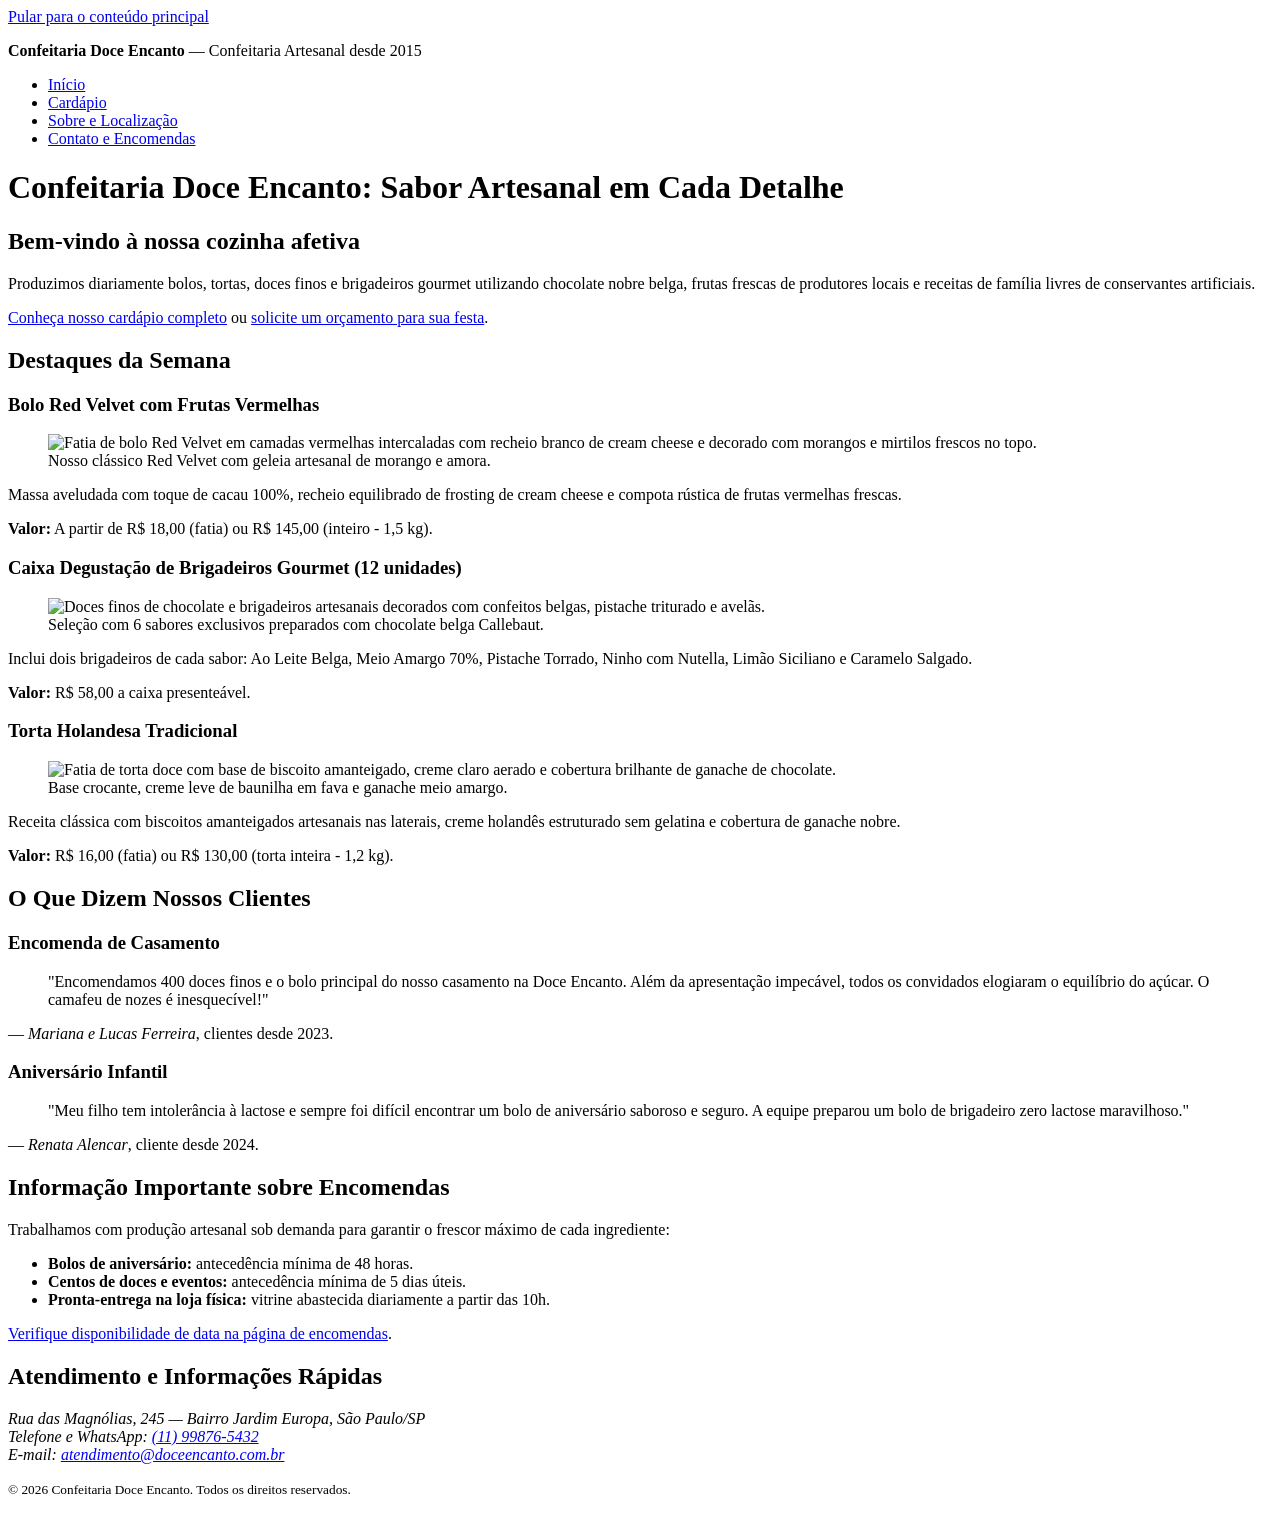
==== index.html @ 537f81db "first commit" ====
<!DOCTYPE html>
<html lang="pt-BR">

<head>
    <meta charset="UTF-8">
    <meta name="viewport" content="width=device-width, initial-scale=1.0">
    <meta name="description"
        content="Confeitaria Doce Encanto: doces artesanais, bolos festivos e brigadeiros gourmet feitos com ingredientes selecionados.">
    <title>Início | Confeitaria Doce Encanto</title>
</head>

<body>
    <a href="#conteudo-principal">Pular para o conteúdo principal</a>

    <header>
        <p><strong>Confeitaria Doce Encanto</strong> — Confeitaria Artesanal desde 2015</p>
        <nav aria-label="Navegação principal">
            <ul>
                <li><a href="index.html" aria-current="page">Início</a></li>
                <li><a href="cardapio.html">Cardápio</a></li>
                <li><a href="sobre.html">Sobre e Localização</a></li>
                <li><a href="contato.html">Contato e Encomendas</a></li>
            </ul>
        </nav>
    </header>

    <main id="conteudo-principal">
        <h1>Confeitaria Doce Encanto: Sabor Artesanal em Cada Detalhe</h1>

        <section aria-labelledby="titulo-apresentacao">
            <h2 id="titulo-apresentacao">Bem-vindo à nossa cozinha afetiva</h2>
            <p>Produzimos diariamente bolos, tortas, doces finos e brigadeiros gourmet utilizando chocolate nobre belga,
                frutas frescas de produtores locais e receitas de família livres de conservantes artificiais.</p>
            <p><a href="cardapio.html">Conheça nosso cardápio completo</a> ou <a href="contato.html">solicite um
                    orçamento para sua festa</a>.</p>
        </section>

        <section aria-labelledby="titulo-destaques">
            <h2 id="titulo-destaques">Destaques da Semana</h2>

            <article>
                <h3>Bolo Red Velvet com Frutas Vermelhas</h3>
                <figure>
                    <img src="https://images.unsplash.com/photo-1586788680434-30d324b2d46f?auto=format&fit=crop&w=600&q=80"
                        alt="Fatia de bolo Red Velvet em camadas vermelhas intercaladas com recheio branco de cream cheese e decorado com morangos e mirtilos frescos no topo."
                        width="400" height="280">
                    <figcaption>Nosso clássico Red Velvet com geleia artesanal de morango e amora.</figcaption>
                </figure>
                <p>Massa aveludada com toque de cacau 100%, recheio equilibrado de frosting de cream cheese e compota
                    rústica de frutas vermelhas frescas.</p>
                <p><strong>Valor:</strong> A partir de R$ 18,00 (fatia) ou R$ 145,00 (inteiro - 1,5 kg).</p>
            </article>

            <article>
                <h3>Caixa Degustação de Brigadeiros Gourmet (12 unidades)</h3>
                <figure>
                    <img src="https://images.unsplash.com/photo-1578985545062-69928b1d9587?auto=format&fit=crop&w=600&q=80"
                        alt="Doces finos de chocolate e brigadeiros artesanais decorados com confeitos belgas, pistache triturado e avelãs."
                        width="400" height="280">
                    <figcaption>Seleção com 6 sabores exclusivos preparados com chocolate belga Callebaut.</figcaption>
                </figure>
                <p>Inclui dois brigadeiros de cada sabor: Ao Leite Belga, Meio Amargo 70%, Pistache Torrado, Ninho com
                    Nutella, Limão Siciliano e Caramelo Salgado.</p>
                <p><strong>Valor:</strong> R$ 58,00 a caixa presenteável.</p>
            </article>

            <article>
                <h3>Torta Holandesa Tradicional</h3>
                <figure>
                    <img src="https://images.unsplash.com/photo-1565958011703-44f9829ba187?auto=format&fit=crop&w=600&q=80"
                        alt="Fatia de torta doce com base de biscoito amanteigado, creme claro aerado e cobertura brilhante de ganache de chocolate."
                        width="400" height="280">
                    <figcaption>Base crocante, creme leve de baunilha em fava e ganache meio amargo.</figcaption>
                </figure>
                <p>Receita clássica com biscoitos amanteigados artesanais nas laterais, creme holandês estruturado sem
                    gelatina e cobertura de ganache nobre.</p>
                <p><strong>Valor:</strong> R$ 16,00 (fatia) ou R$ 130,00 (torta inteira - 1,2 kg).</p>
            </article>
        </section>

        <section aria-labelledby="titulo-depoimentos">
            <h2 id="titulo-depoimentos">O Que Dizem Nossos Clientes</h2>

            <article>
                <h3>Encomenda de Casamento</h3>
                <blockquote>
                    <p>"Encomendamos 400 doces finos e o bolo principal do nosso casamento na Doce Encanto. Além da
                        apresentação impecável, todos os convidados elogiaram o equilíbrio do açúcar. O camafeu de nozes
                        é inesquecível!"</p>
                </blockquote>
                <p>— <cite>Mariana e Lucas Ferreira</cite>, clientes desde 2023.</p>
            </article>

            <article>
                <h3>Aniversário Infantil</h3>
                <blockquote>
                    <p>"Meu filho tem intolerância à lactose e sempre foi difícil encontrar um bolo de aniversário
                        saboroso e seguro. A equipe preparou um bolo de brigadeiro zero lactose maravilhoso."</p>
                </blockquote>
                <p>— <cite>Renata Alencar</cite>, cliente desde 2024.</p>
            </article>
        </section>

        <aside aria-labelledby="titulo-aviso-encomendas">
            <h2 id="titulo-aviso-encomendas">Informação Importante sobre Encomendas</h2>
            <p>Trabalhamos com produção artesanal sob demanda para garantir o frescor máximo de cada ingrediente:</p>
            <ul>
                <li><strong>Bolos de aniversário:</strong> antecedência mínima de 48 horas.</li>
                <li><strong>Centos de doces e eventos:</strong> antecedência mínima de 5 dias úteis.</li>
                <li><strong>Pronta-entrega na loja física:</strong> vitrine abastecida diariamente a partir das 10h.
                </li>
            </ul>
            <p><a href="contato.html">Verifique disponibilidade de data na página de encomendas</a>.</p>
        </aside>
    </main>

    <footer>
        <h2>Atendimento e Informações Rápidas</h2>
        <address>
            Rua das Magnólias, 245 — Bairro Jardim Europa, São Paulo/SP<br>
            Telefone e WhatsApp: <a href="tel:+5511998765432">(11) 99876-5432</a><br>
            E-mail: <a href="mailto:atendimento@doceencanto.com.br">atendimento@doceencanto.com.br</a>
        </address>
        <p><small>&copy; 2026 Confeitaria Doce Encanto. Todos os direitos reservados.</small></p>
    </footer>
</body>

</html>
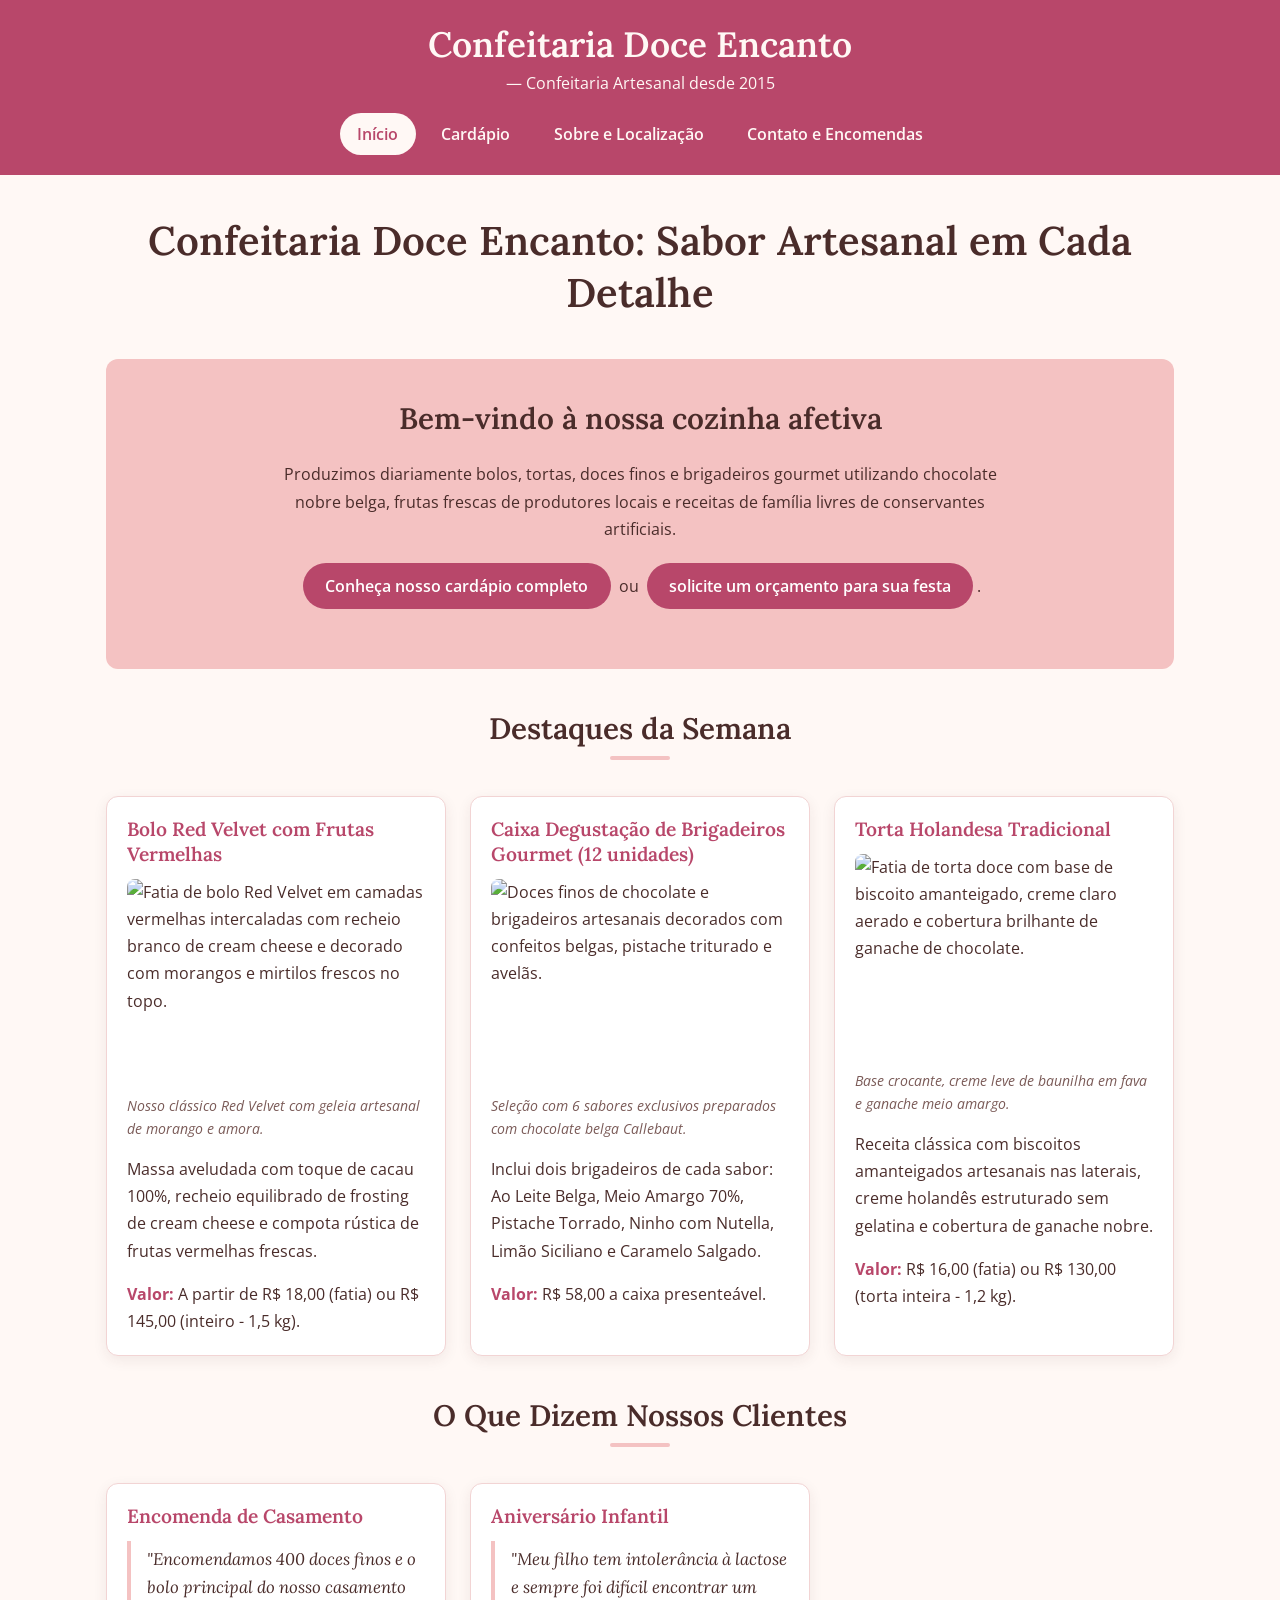
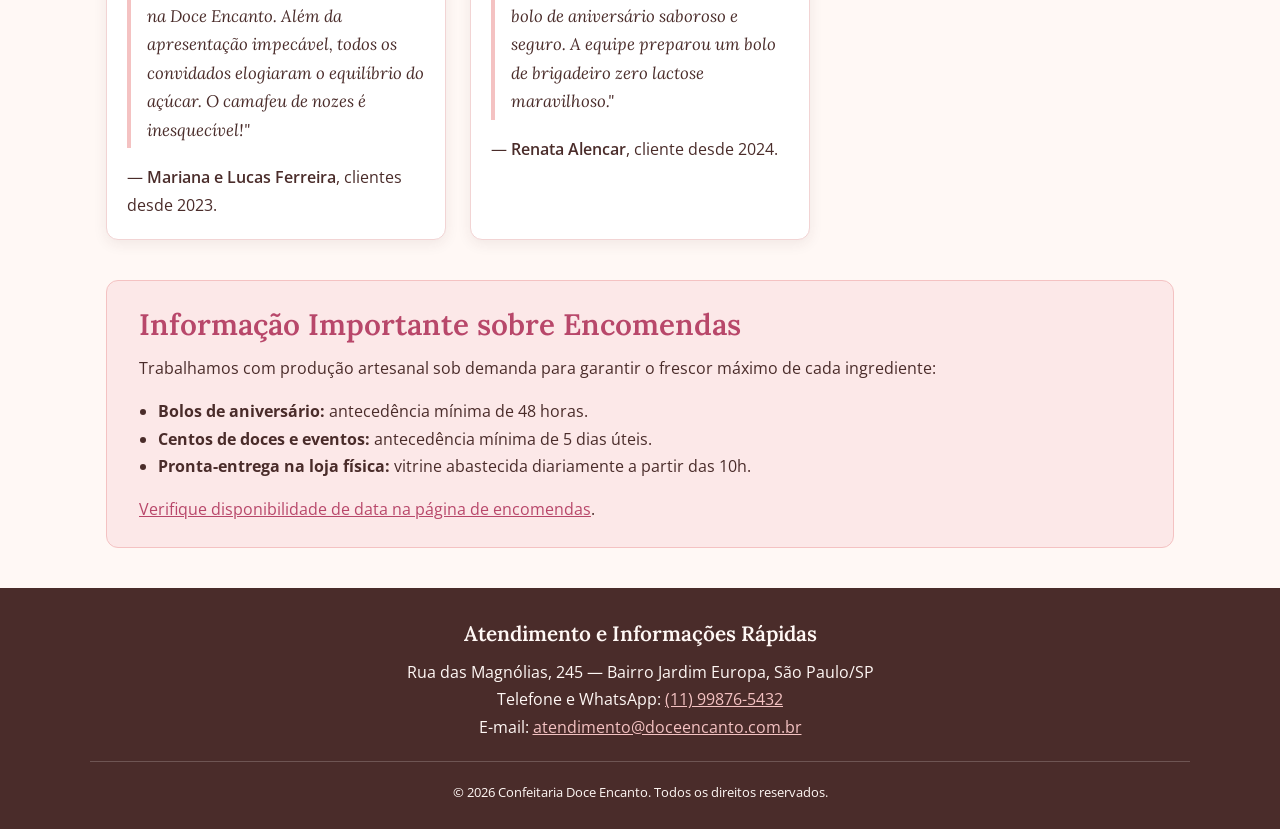
==== commit 559a5c41: "Adiciona frontend com css/style.css e liga a folha de estilos às páginas" ====
--- a/index.html
+++ b/index.html
@@ -7,6 +7,7 @@
     <meta name="description"
         content="Confeitaria Doce Encanto: doces artesanais, bolos festivos e brigadeiros gourmet feitos com ingredientes selecionados.">
     <title>Início | Confeitaria Doce Encanto</title>
+    <link rel="stylesheet" href="css/style.css">
 </head>
 
 <body>
--- a/css/style.css
+++ b/css/style.css
@@ -0,0 +1,559 @@
+@import url("https://fonts.googleapis.com/css2?family=Lora:ital,wght@0,600;1,400&family=Open+Sans:wght@400;600&display=swap");
+
+/* ==========================================================================
+   Confeitaria Doce Encanto — folha de estilos única
+   Paleta A (Morango e creme) · Layout clássico centralizado
+   ========================================================================== */
+
+/* 1. TOKENS ---------------------------------------------------------------- */
+:root {
+    --cor-primaria: #B8476A;
+    --cor-primaria-escura: #963655;
+    --cor-rosa-claro: #F4C2C2;
+    --cor-rosa-suave: #FCE8E8;
+    --cor-creme: #FFF8F5;
+    --cor-branco: #FFFFFF;
+    --cor-texto: #4A2C2A;
+    --cor-texto-suave: #7A5A57;
+    --cor-borda: #F2D4D4;
+
+    --fonte-titulo: "Lora", Georgia, serif;
+    --fonte-texto: "Open Sans", Arial, sans-serif;
+
+    --raio-card: 12px;
+    --raio-campo: 8px;
+    --raio-pilula: 999px;
+    --sombra-card: 0 4px 14px rgba(74, 44, 42, 0.08);
+    --sombra-card-hover: 0 8px 22px rgba(74, 44, 42, 0.14);
+    --largura-max: 1100px;
+    --espaco: 1.5rem;
+}
+
+/* 2. BASE ------------------------------------------------------------------ */
+*,
+*::before,
+*::after {
+    box-sizing: border-box;
+}
+
+body {
+    margin: 0;
+    background: var(--cor-creme);
+    color: var(--cor-texto);
+    font-family: var(--fonte-texto);
+    font-weight: 400;
+    font-size: 1rem;
+    line-height: 1.7;
+}
+
+h1,
+h2,
+h3 {
+    font-family: var(--fonte-titulo);
+    font-weight: 600;
+    line-height: 1.3;
+    margin: 0 0 0.75rem;
+}
+
+h1 {
+    font-size: clamp(1.75rem, 4vw, 2.5rem);
+    text-align: center;
+    margin: 1.5rem 0 1rem;
+}
+
+h2 {
+    font-size: clamp(1.4rem, 3vw, 1.85rem);
+}
+
+h3 {
+    font-size: 1.2rem;
+}
+
+p {
+    margin: 0 0 1rem;
+}
+
+a {
+    color: var(--cor-primaria);
+}
+
+a:hover {
+    color: var(--cor-primaria-escura);
+}
+
+img {
+    max-width: 100%;
+    height: auto;
+}
+
+:focus-visible {
+    outline: 3px solid var(--cor-primaria);
+    outline-offset: 2px;
+}
+
+/* 3. LINK DE ACESSIBILIDADE ------------------------------------------------ */
+body > a:first-child {
+    position: absolute;
+    top: -100px;
+    left: 1rem;
+    z-index: 100;
+    background: var(--cor-branco);
+    color: var(--cor-primaria);
+    padding: 0.5rem 1rem;
+    border-radius: var(--raio-campo);
+    font-weight: 600;
+}
+
+body > a:first-child:focus {
+    top: 0.5rem;
+}
+
+/* 4. CABEÇALHO ------------------------------------------------------------- */
+header {
+    background: var(--cor-primaria);
+    color: var(--cor-creme);
+    text-align: center;
+    padding: 1.5rem 1rem 1.25rem;
+}
+
+header > p {
+    margin: 0 0 1rem;
+}
+
+header > p strong {
+    display: block;
+    font-family: var(--fonte-titulo);
+    font-weight: 600;
+    font-size: clamp(1.6rem, 4vw, 2.2rem);
+    line-height: 1.2;
+    margin-bottom: 0.25rem;
+}
+
+header nav ul {
+    list-style: none;
+    margin: 0;
+    padding: 0;
+    display: flex;
+    flex-wrap: wrap;
+    justify-content: center;
+    gap: 0.5rem;
+}
+
+header nav a {
+    display: inline-block;
+    padding: 0.45rem 1.1rem;
+    border-radius: var(--raio-pilula);
+    color: var(--cor-creme);
+    text-decoration: none;
+    font-weight: 600;
+    transition: background-color 0.2s;
+}
+
+header nav a:hover {
+    background: var(--cor-primaria-escura);
+    color: var(--cor-creme);
+}
+
+header nav a[aria-current="page"] {
+    background: var(--cor-creme);
+    color: var(--cor-primaria);
+}
+
+header :focus-visible {
+    outline-color: var(--cor-creme);
+}
+
+/* 5. ÁREA PRINCIPAL -------------------------------------------------------- */
+main {
+    max-width: var(--largura-max);
+    margin: 0 auto;
+    padding: 1rem 1rem 2.5rem;
+}
+
+main > section,
+main > aside {
+    margin-top: 2.5rem;
+}
+
+main > p {
+    text-align: center;
+    max-width: 720px;
+    margin-left: auto;
+    margin-right: auto;
+}
+
+main > section > h2 {
+    text-align: center;
+}
+
+main > section > h2::after {
+    content: "";
+    display: block;
+    width: 60px;
+    height: 4px;
+    margin: 0.5rem auto 0;
+    background: var(--cor-rosa-claro);
+    border-radius: var(--raio-pilula);
+}
+
+/* 6. BANNER DE BOAS-VINDAS ------------------------------------------------- */
+section[aria-labelledby="titulo-apresentacao"] {
+    background: var(--cor-rosa-claro);
+    border-radius: var(--raio-card);
+    padding: 2.5rem 1.5rem;
+    text-align: center;
+}
+
+section[aria-labelledby="titulo-apresentacao"] > p {
+    max-width: 720px;
+    margin-left: auto;
+    margin-right: auto;
+}
+
+section[aria-labelledby="titulo-apresentacao"] a {
+    display: inline-block;
+    margin: 0.25rem;
+    padding: 0.6rem 1.4rem;
+    border-radius: var(--raio-pilula);
+    background: var(--cor-primaria);
+    color: var(--cor-branco);
+    font-weight: 600;
+    text-decoration: none;
+    transition: background-color 0.2s;
+}
+
+section[aria-labelledby="titulo-apresentacao"] a:hover {
+    background: var(--cor-primaria-escura);
+    color: var(--cor-branco);
+}
+
+/* 7. GRADE DE CARDS -------------------------------------------------------- */
+main > section:has(> article) {
+    display: grid;
+    grid-template-columns: repeat(auto-fit, minmax(280px, 1fr));
+    gap: var(--espaco);
+}
+
+main > section:has(> article) > h2,
+main > section:has(> article) > p {
+    grid-column: 1 / -1;
+}
+
+/* 8. CARD ------------------------------------------------------------------ */
+article {
+    background: var(--cor-branco);
+    border: 1px solid var(--cor-borda);
+    border-radius: var(--raio-card);
+    box-shadow: var(--sombra-card);
+    padding: 1.25rem;
+    transition: transform 0.2s, box-shadow 0.2s;
+}
+
+article:hover {
+    transform: translateY(-3px);
+    box-shadow: var(--sombra-card-hover);
+}
+
+article h3 {
+    color: var(--cor-primaria);
+}
+
+article figure {
+    margin: 0 0 1rem;
+}
+
+article figure img {
+    display: block;
+    width: 100%;
+    height: auto;
+    aspect-ratio: 10 / 7;
+    object-fit: cover;
+    border-radius: var(--raio-campo);
+}
+
+figcaption,
+caption {
+    font-style: italic;
+    font-size: 0.85rem;
+    color: var(--cor-texto-suave);
+}
+
+figcaption {
+    margin-top: 0.4rem;
+}
+
+article strong {
+    color: var(--cor-primaria);
+}
+
+article ul {
+    margin: 0 0 1rem;
+    padding-left: 1.2rem;
+}
+
+article > :last-child {
+    margin-bottom: 0;
+}
+
+/* 9. DEPOIMENTOS ----------------------------------------------------------- */
+blockquote {
+    margin: 0 0 1rem;
+    padding: 0.25rem 0 0.25rem 1rem;
+    border-left: 4px solid var(--cor-rosa-claro);
+    font-family: var(--fonte-titulo);
+    font-style: italic;
+    font-size: 1.05rem;
+}
+
+blockquote p {
+    margin: 0;
+}
+
+cite {
+    font-weight: 600;
+    font-style: normal;
+}
+
+/* 10. CAIXA DE AVISO ------------------------------------------------------- */
+aside {
+    background: var(--cor-rosa-suave);
+    border: 1px solid var(--cor-rosa-claro);
+    border-radius: var(--raio-card);
+    padding: 1.5rem 2rem;
+}
+
+aside h2 {
+    color: var(--cor-primaria);
+}
+
+aside ul {
+    padding-left: 1.2rem;
+}
+
+aside > :last-child {
+    margin-bottom: 0;
+}
+
+/* 11. TABELA --------------------------------------------------------------- */
+table {
+    width: 100%;
+    border-collapse: separate;
+    border-spacing: 0;
+    background: var(--cor-branco);
+    border: 1px solid var(--cor-borda);
+    border-radius: var(--raio-card);
+    overflow: hidden;
+    box-shadow: var(--sombra-card);
+}
+
+caption {
+    caption-side: top;
+    text-align: center;
+    font-size: 0.9rem;
+    padding-bottom: 0.6rem;
+}
+
+th,
+td {
+    padding: 0.75rem 1rem;
+    text-align: left;
+}
+
+thead th {
+    background: var(--cor-primaria);
+    color: var(--cor-branco);
+}
+
+tbody tr:nth-child(even) {
+    background: var(--cor-creme);
+}
+
+tbody th {
+    color: var(--cor-primaria);
+}
+
+/* 12. LISTA DE HORÁRIOS ---------------------------------------------------- */
+dl {
+    margin: 0;
+}
+
+dt {
+    font-weight: 700;
+    margin-top: 0.75rem;
+}
+
+dt:first-child {
+    margin-top: 0;
+}
+
+dd {
+    margin: 0;
+    color: var(--cor-texto-suave);
+}
+
+address {
+    font-style: normal;
+}
+
+/* 13. FORMULÁRIO ----------------------------------------------------------- */
+form {
+    max-width: 760px;
+    margin: 0 auto;
+}
+
+fieldset {
+    background: var(--cor-branco);
+    border: 1px solid var(--cor-borda);
+    border-radius: var(--raio-card);
+    box-shadow: var(--sombra-card);
+    padding: 1.25rem 1.5rem;
+    margin: 0 0 var(--espaco);
+}
+
+legend {
+    background: var(--cor-primaria);
+    color: var(--cor-branco);
+    font-weight: 600;
+    padding: 0.3rem 1rem;
+    border-radius: var(--raio-pilula);
+}
+
+label {
+    font-weight: 600;
+}
+
+input[type="text"],
+input[type="email"],
+input[type="tel"],
+input[type="date"],
+input[type="number"],
+select,
+textarea {
+    width: 100%;
+    margin-top: 0.3rem;
+    padding: 0.6rem 0.8rem;
+    background: var(--cor-creme);
+    color: var(--cor-texto);
+    border: 1px solid var(--cor-borda);
+    border-radius: var(--raio-campo);
+    font-family: inherit;
+    font-size: 1rem;
+}
+
+textarea {
+    resize: vertical;
+}
+
+input:focus,
+select:focus,
+textarea:focus {
+    outline: none;
+    border-color: var(--cor-primaria);
+    box-shadow: 0 0 0 3px rgba(184, 71, 106, 0.25);
+}
+
+input[type="radio"],
+input[type="checkbox"] {
+    accent-color: var(--cor-primaria);
+}
+
+fieldset ul {
+    list-style: none;
+    padding: 0;
+    margin: 0 0 1rem;
+}
+
+label:has(+ input),
+input[type="radio"] + label,
+input[type="checkbox"] + label {
+    font-weight: 400;
+}
+
+button {
+    font-family: inherit;
+    font-size: 1rem;
+    font-weight: 600;
+    padding: 0.7rem 1.6rem;
+    border-radius: var(--raio-pilula);
+    border: 2px solid var(--cor-primaria);
+    cursor: pointer;
+    transition: background-color 0.2s, color 0.2s;
+}
+
+/* 14. BOTÕES --------------------------------------------------------------- */
+button[type="submit"] {
+    background: var(--cor-primaria);
+    color: var(--cor-branco);
+}
+
+button[type="submit"]:hover {
+    background: var(--cor-primaria-escura);
+    border-color: var(--cor-primaria-escura);
+}
+
+button[type="reset"] {
+    background: transparent;
+    color: var(--cor-primaria);
+}
+
+button[type="reset"]:hover {
+    background: var(--cor-rosa-suave);
+}
+
+/* 15. RODAPÉ --------------------------------------------------------------- */
+footer {
+    background: var(--cor-texto);
+    color: var(--cor-creme);
+    text-align: center;
+    padding: 2rem 1rem 1.5rem;
+}
+
+footer h2 {
+    font-size: 1.3rem;
+}
+
+footer a {
+    color: var(--cor-rosa-claro);
+}
+
+footer a:hover {
+    color: var(--cor-branco);
+}
+
+footer p {
+    margin: 1.25rem auto 0;
+    padding-top: 1rem;
+    max-width: var(--largura-max);
+    border-top: 1px solid rgba(255, 248, 245, 0.2);
+}
+
+/* 16. RESPONSIVO ----------------------------------------------------------- */
+@media (max-width: 600px) {
+    :root {
+        --espaco: 1rem;
+    }
+
+    header nav a {
+        padding: 0.35rem 0.8rem;
+        font-size: 0.9rem;
+    }
+
+    section[aria-labelledby="titulo-apresentacao"] {
+        padding: 1.5rem 1rem;
+    }
+
+    aside {
+        padding: 1.25rem 1rem;
+    }
+
+    th,
+    td {
+        padding: 0.5rem 0.6rem;
+        font-size: 0.85rem;
+    }
+
+    button {
+        width: 100%;
+        margin-bottom: 0.5rem;
+    }
+}
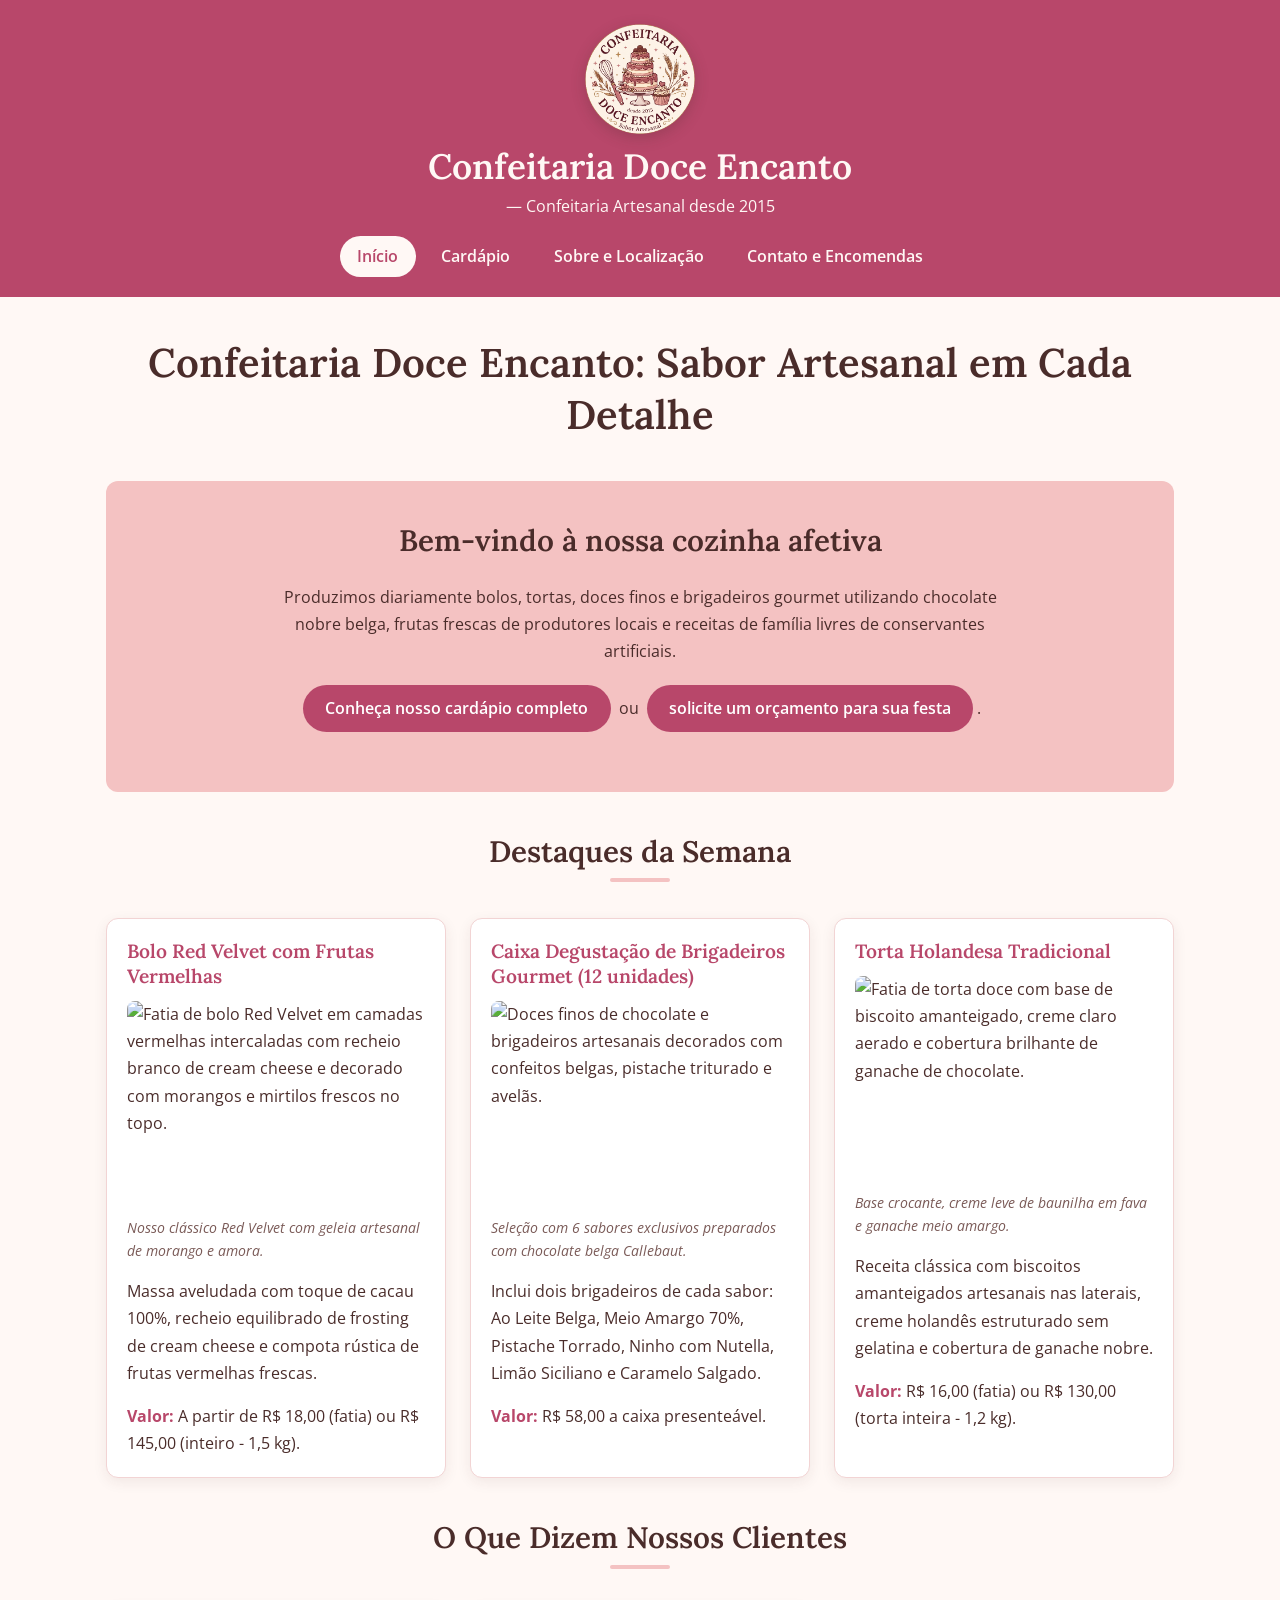
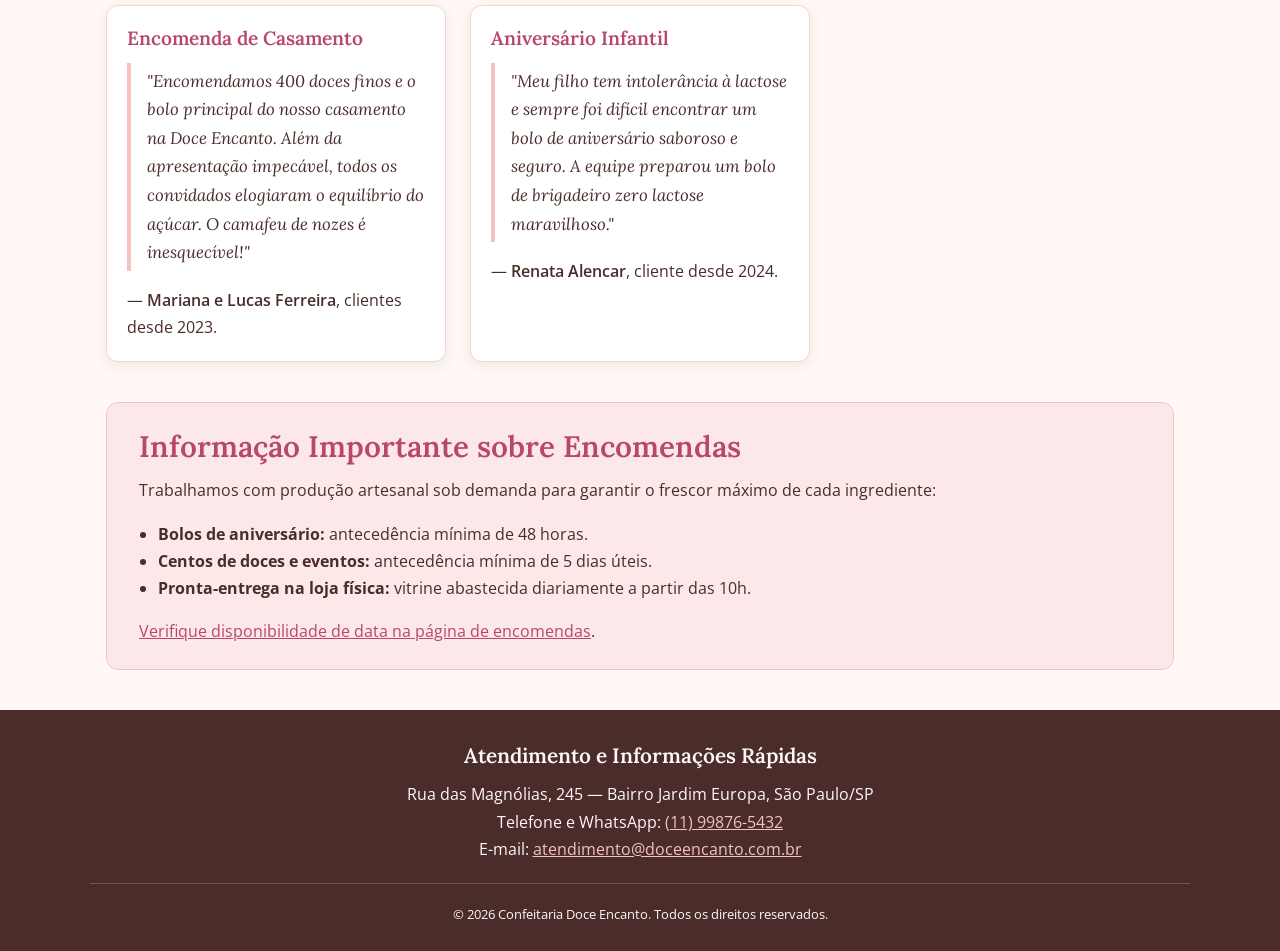
==== commit b0edd196: "Adiciona a logo da confeitaria ao cabeçalho de todas as páginas" ====
--- a/index.html
+++ b/index.html
@@ -14,7 +14,7 @@
     <a href="#conteudo-principal">Pular para o conteúdo principal</a>
 
     <header>
-        <p><strong>Confeitaria Doce Encanto</strong> — Confeitaria Artesanal desde 2015</p>
+        <p><img src="img/logo-doce-encanto.png" alt="Logo da Confeitaria Doce Encanto: bolo de três andares com batedor de claras e cupcake" width="386" height="387"><strong>Confeitaria Doce Encanto</strong> — Confeitaria Artesanal desde 2015</p>
         <nav aria-label="Navegação principal">
             <ul>
                 <li><a href="index.html" aria-current="page">Início</a></li>
--- a/css/style.css
+++ b/css/style.css
@@ -118,6 +118,15 @@
 
 header > p {
     margin: 0 0 1rem;
+}
+
+header > p img {
+    display: block;
+    width: 110px;
+    height: auto;
+    margin: 0 auto 0.75rem;
+    border-radius: 50%;
+    box-shadow: 0 4px 14px rgba(74, 44, 42, 0.25);
 }
 
 header > p strong {
@@ -533,6 +542,10 @@
         --espaco: 1rem;
     }
 
+    header > p img {
+        width: 88px;
+    }
+
     header nav a {
         padding: 0.35rem 0.8rem;
         font-size: 0.9rem;
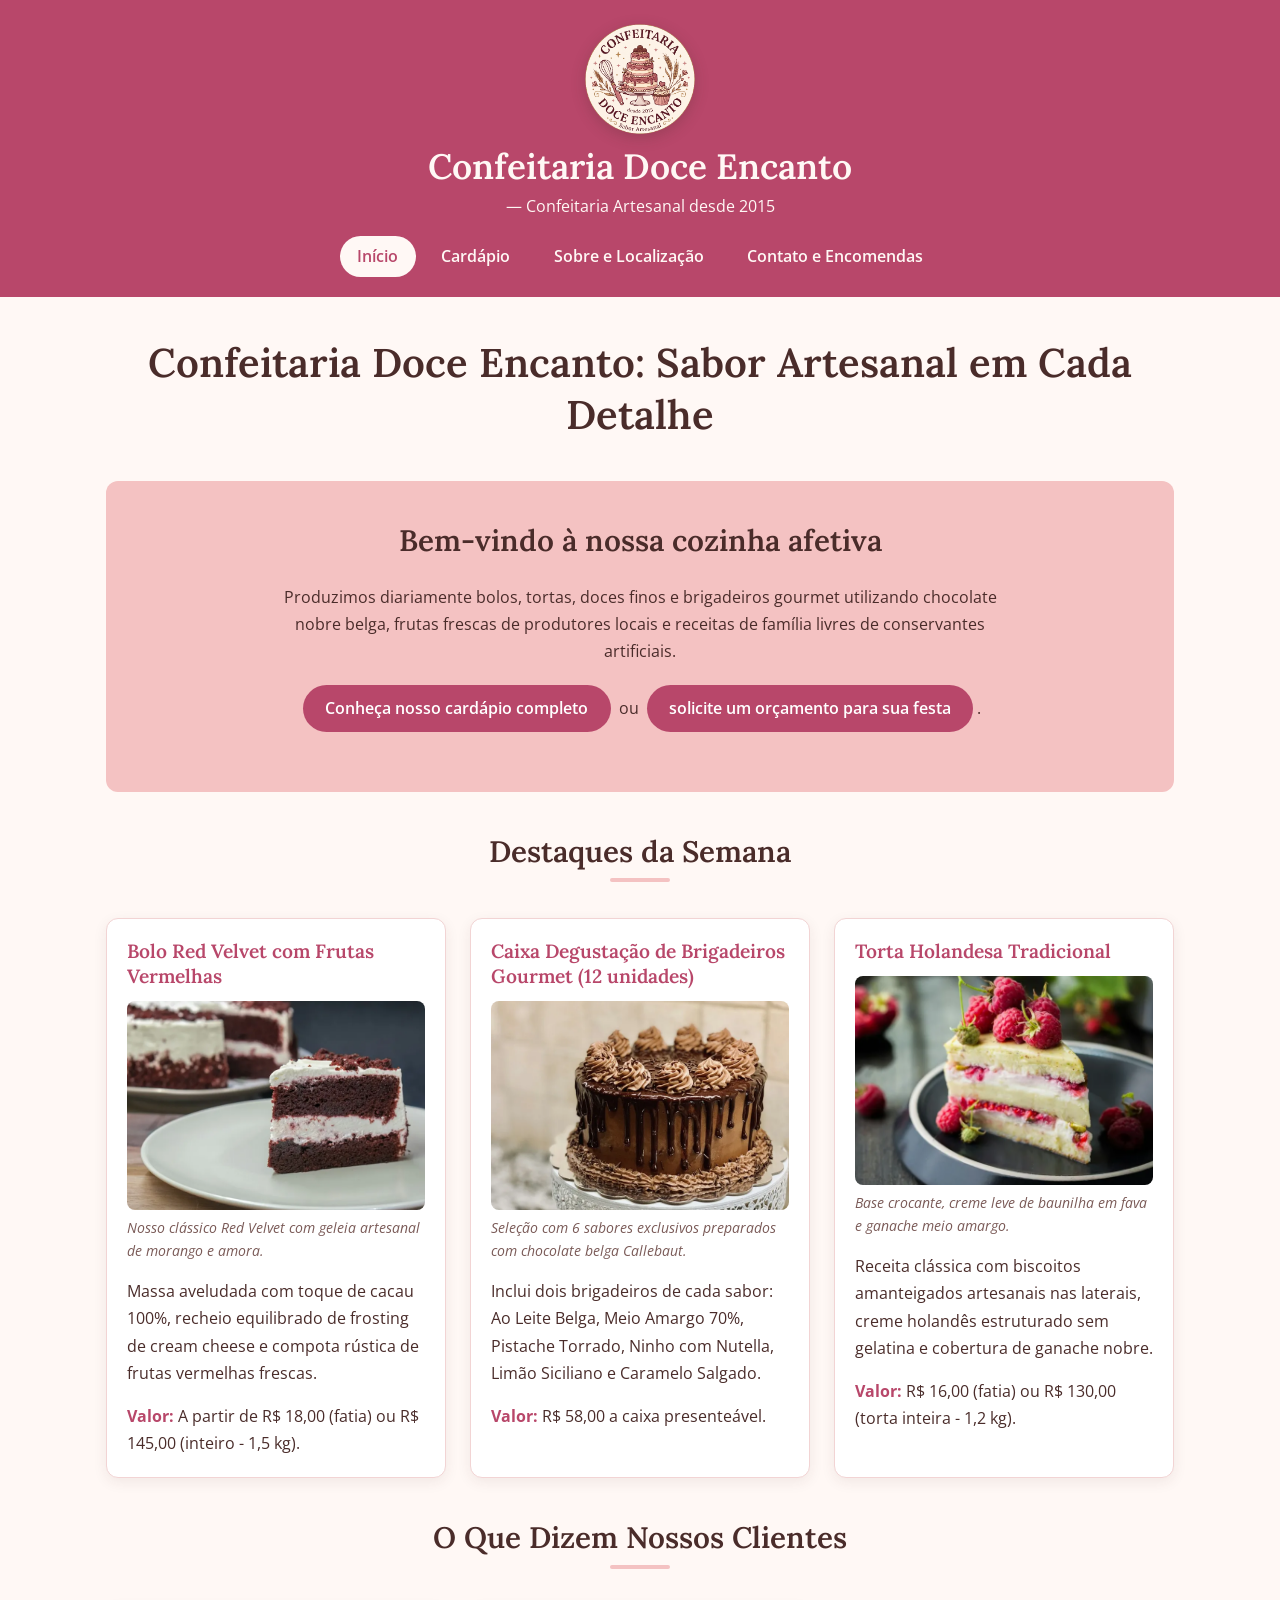
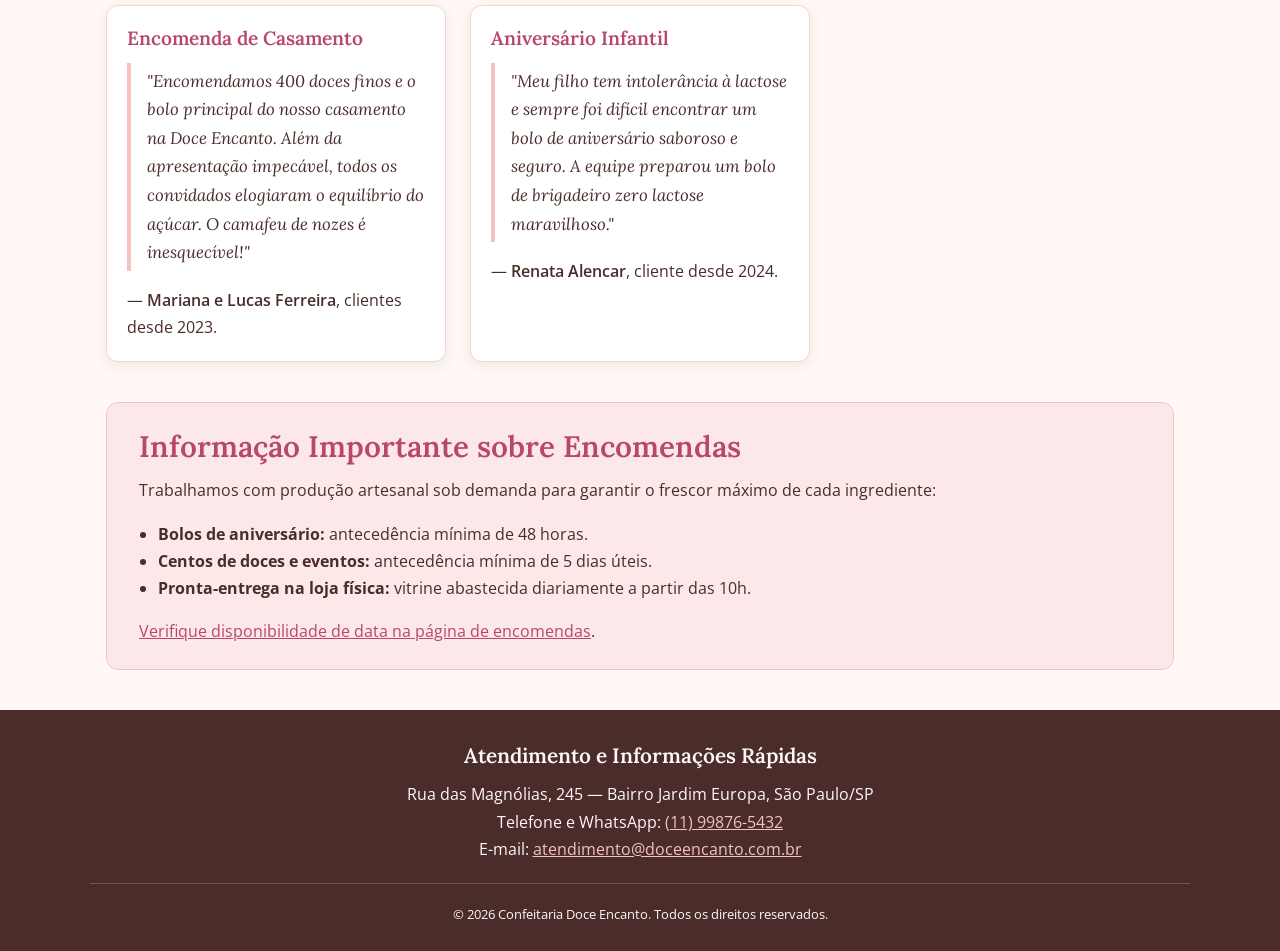
==== commit 70426dc9: "Adiciona imagens faltantes e passa a servir as fotos localmente em WebP Inclui figuras no Bolo Bem-C" ====
--- a/index.html
+++ b/index.html
@@ -42,7 +42,7 @@
             <article>
                 <h3>Bolo Red Velvet com Frutas Vermelhas</h3>
                 <figure>
-                    <img src="https://images.unsplash.com/photo-1586788680434-30d324b2d46f?auto=format&fit=crop&w=600&q=80"
+                    <img src="img/bolo-red-velvet.webp"
                         alt="Fatia de bolo Red Velvet em camadas vermelhas intercaladas com recheio branco de cream cheese e decorado com morangos e mirtilos frescos no topo."
                         width="400" height="280">
                     <figcaption>Nosso clássico Red Velvet com geleia artesanal de morango e amora.</figcaption>
@@ -55,7 +55,7 @@
             <article>
                 <h3>Caixa Degustação de Brigadeiros Gourmet (12 unidades)</h3>
                 <figure>
-                    <img src="https://images.unsplash.com/photo-1578985545062-69928b1d9587?auto=format&fit=crop&w=600&q=80"
+                    <img src="img/doces-finos.webp"
                         alt="Doces finos de chocolate e brigadeiros artesanais decorados com confeitos belgas, pistache triturado e avelãs."
                         width="400" height="280">
                     <figcaption>Seleção com 6 sabores exclusivos preparados com chocolate belga Callebaut.</figcaption>
@@ -68,7 +68,7 @@
             <article>
                 <h3>Torta Holandesa Tradicional</h3>
                 <figure>
-                    <img src="https://images.unsplash.com/photo-1565958011703-44f9829ba187?auto=format&fit=crop&w=600&q=80"
+                    <img src="img/torta-doce.webp"
                         alt="Fatia de torta doce com base de biscoito amanteigado, creme claro aerado e cobertura brilhante de ganache de chocolate."
                         width="400" height="280">
                     <figcaption>Base crocante, creme leve de baunilha em fava e ganache meio amargo.</figcaption>
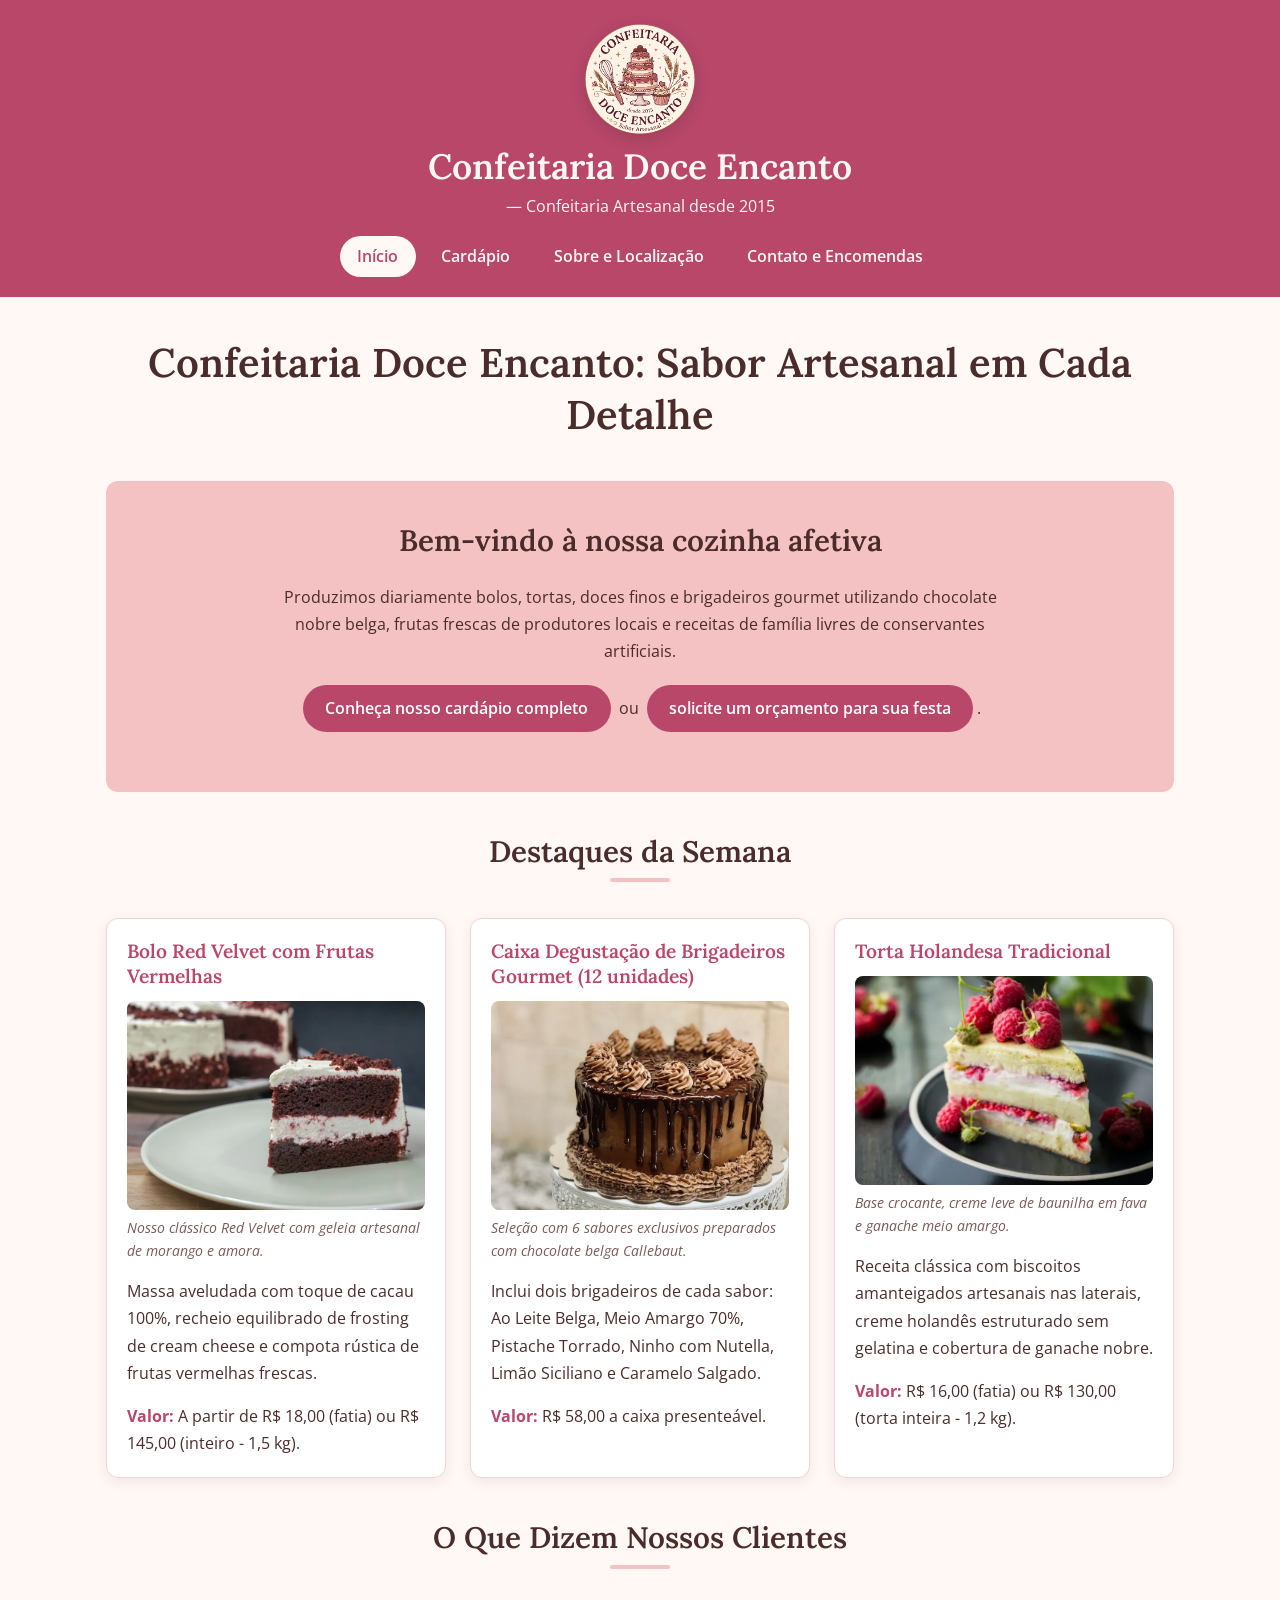
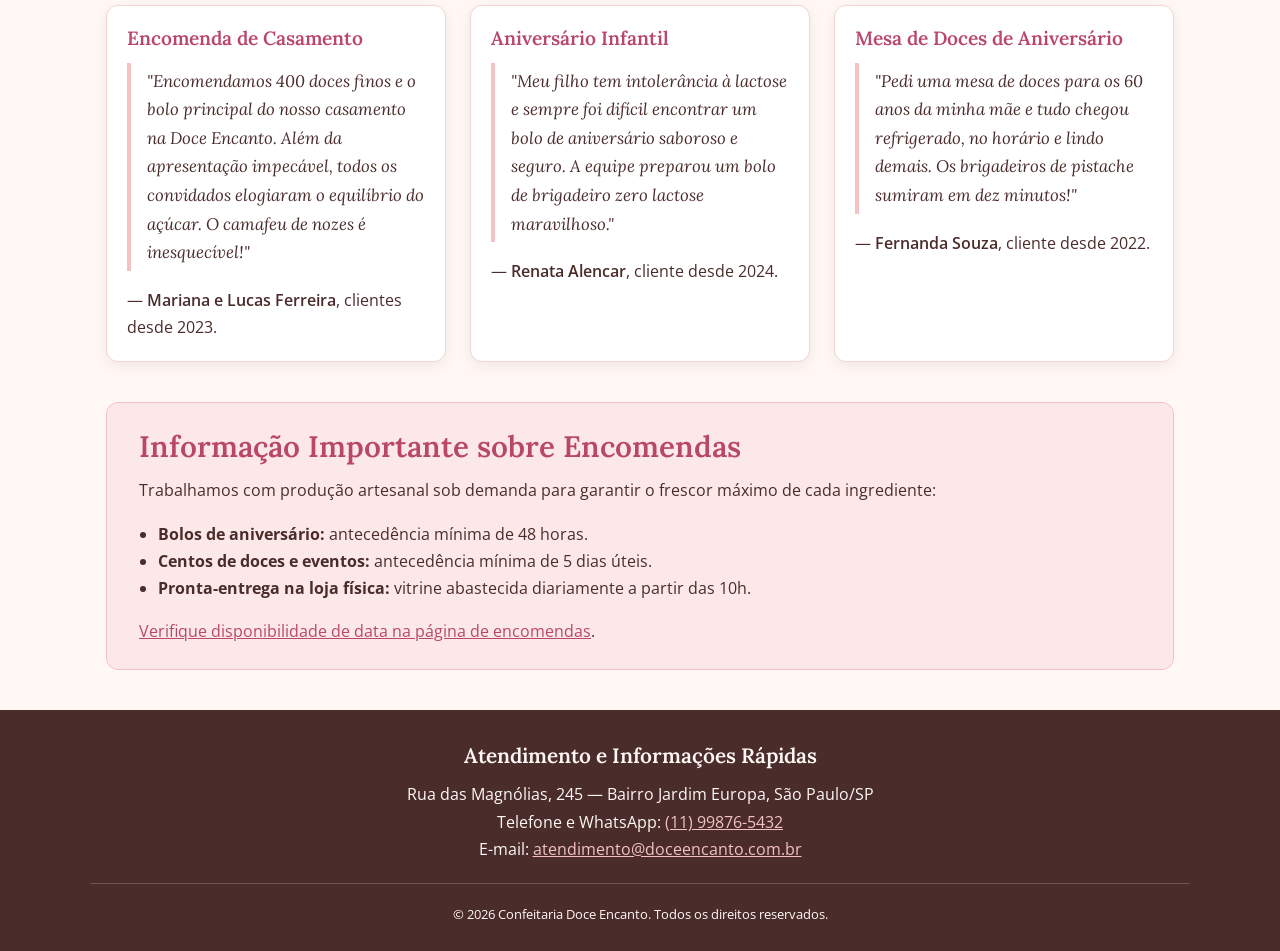
==== commit 8cad30d2: "Equilibra as seções de cards com um terceiro card e atualiza os prints Adiciona um card nas seções q" ====
--- a/index.html
+++ b/index.html
@@ -100,6 +100,15 @@
                 </blockquote>
                 <p>— <cite>Renata Alencar</cite>, cliente desde 2024.</p>
             </article>
+
+            <article>
+                <h3>Mesa de Doces de Aniversário</h3>
+                <blockquote>
+                    <p>"Pedi uma mesa de doces para os 60 anos da minha mãe e tudo chegou refrigerado, no horário e
+                        lindo demais. Os brigadeiros de pistache sumiram em dez minutos!"</p>
+                </blockquote>
+                <p>— <cite>Fernanda Souza</cite>, cliente desde 2022.</p>
+            </article>
         </section>
 
         <aside aria-labelledby="titulo-aviso-encomendas">
